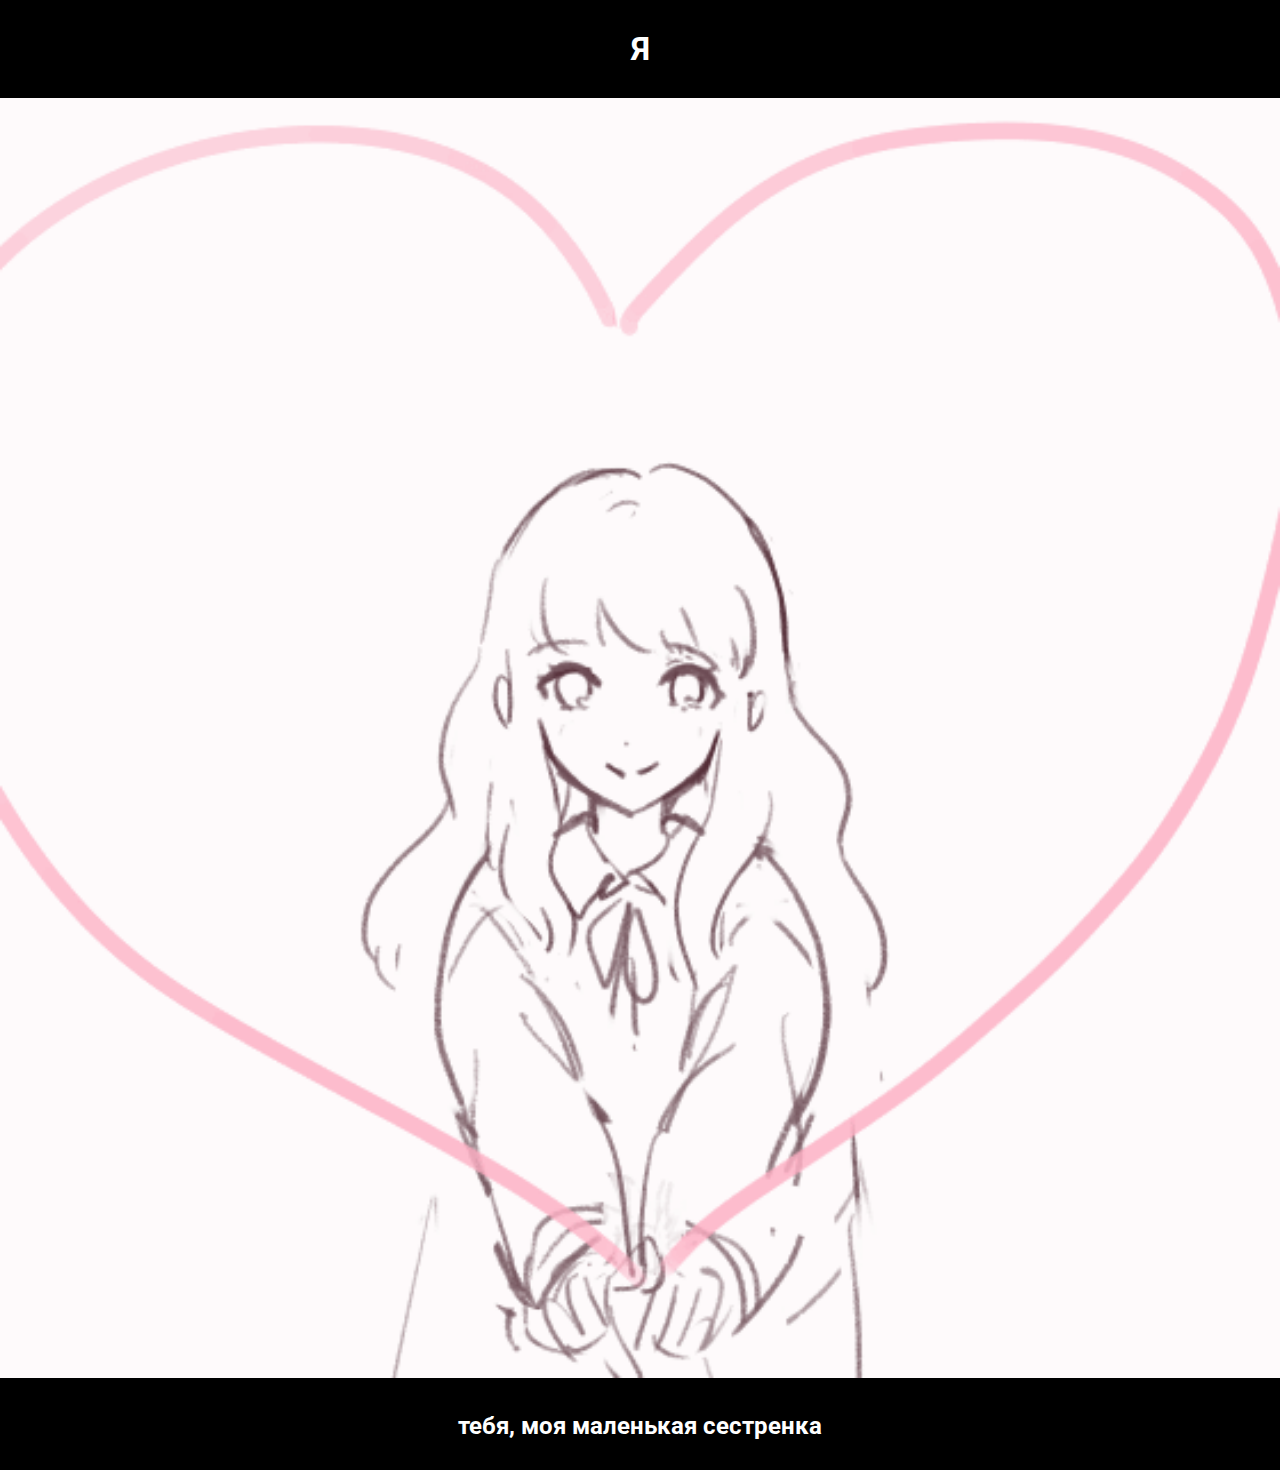
==== index.html @ 8a216842 "bl" ====
<!DOCTYPE html>
<html lang="en">
<head>
    <meta charset="UTF-8">
    <meta name="viewport" content="width= , initial-scale=1.0">
    <link rel="stylesheet" href="style.css">
    <title>Джунгарику <3</title>
</head>
<body>
    <div class="container">
        <h1>Я</h1>
        <img class="gif" src="png/269749167011201.gif" alt="">
        <h2>тебя, моя маленькая сестренка</h2>
        
    </div>
</div>
</body>
</html>
---- style.css ----
@import url('https://fonts.googleapis.com/css2?family=Roboto:wght@300&display=swap');
body {
    font-family:'Roboto' ;
    color: white;
    background-color: rgb(0, 0, 0);
}
* {
  margin: 0;
}

.container {
  padding:30px 0 ;
  text-align: center;
}

.gif {
  width: 100%;
  padding: 30px 0;
  height: auto;
}
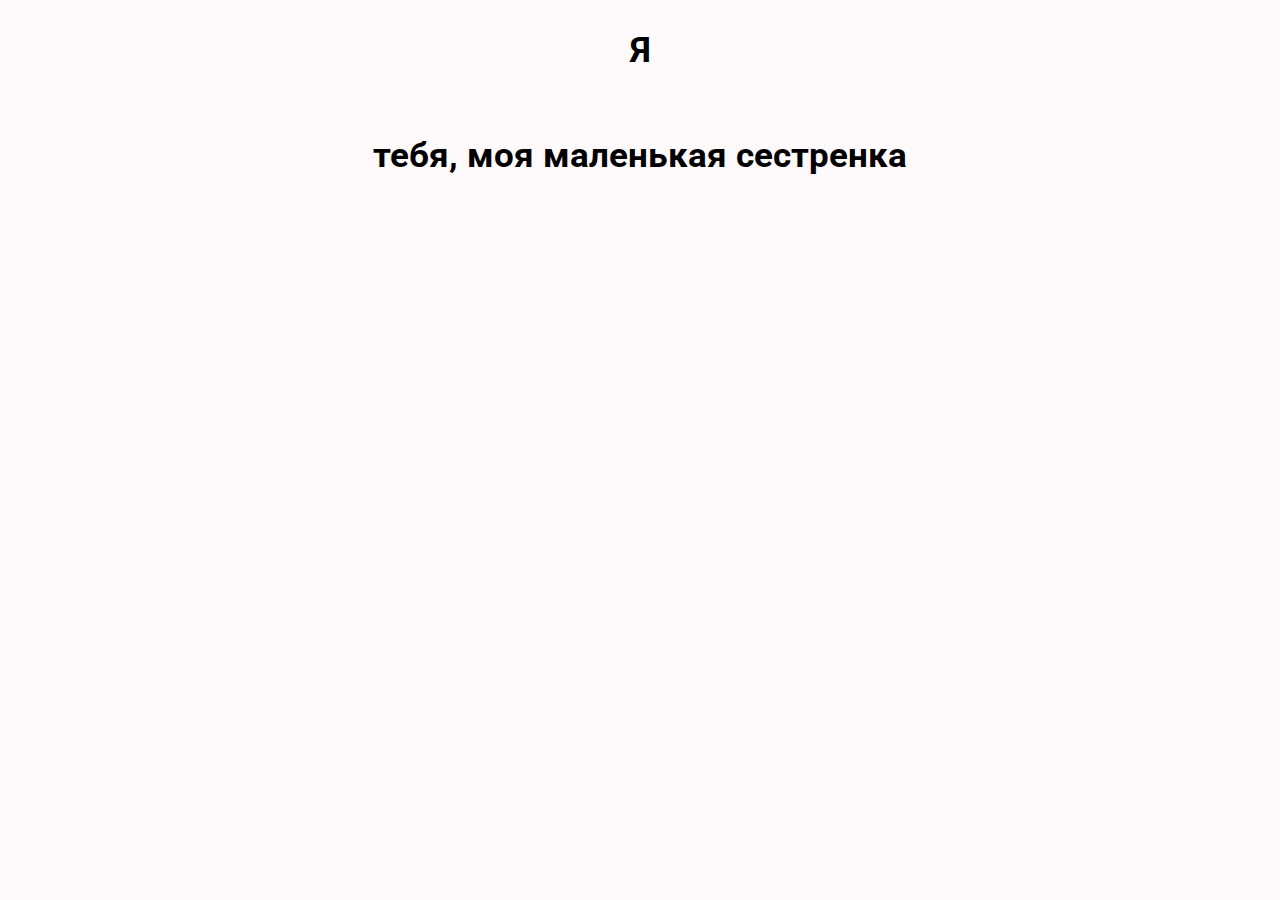
==== commit 7351ac21: "Add files via upload" ====
--- a/index.html
+++ b/index.html
@@ -1,5 +1,5 @@
 <!DOCTYPE html>
-<html lang="en">
+<html translate="no" lang="ru">
 <head>
     <meta charset="UTF-8">
     <meta name="viewport" content="width= , initial-scale=1.0">
--- a/style.css
+++ b/style.css
@@ -1,8 +1,8 @@
 @import url('https://fonts.googleapis.com/css2?family=Roboto:wght@300&display=swap');
 body {
     font-family:'Roboto' ;
-    color: white;
-    background-color: rgb(0, 0, 0);
+    
+    background-color: #fefafb;
 }
 * {
   margin: 0;
@@ -19,3 +19,10 @@
   height: auto;
 }
 
+h1 {
+  font-size: 35px;
+}
+h2 {
+  font-size: 35px;
+}
+
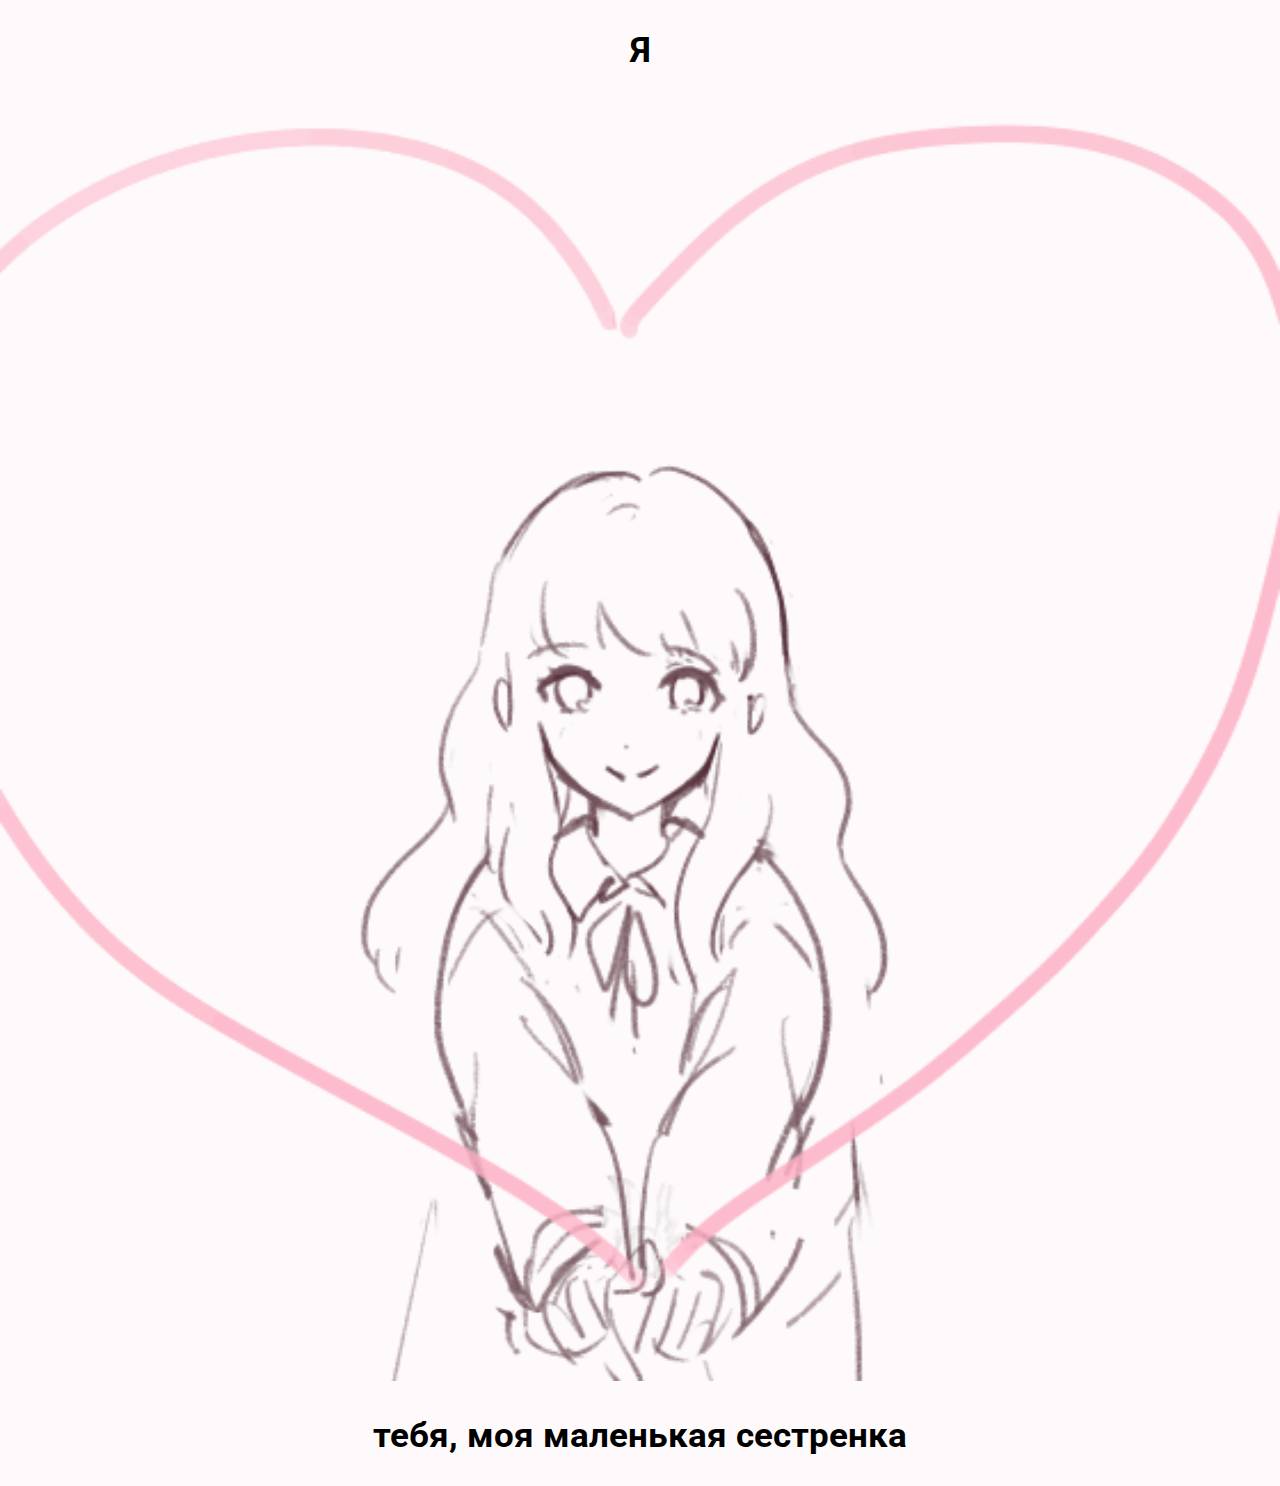
==== commit 95fd1a2f: "Update index.html" ====
--- a/index.html
+++ b/index.html
@@ -2,7 +2,7 @@
 <html translate="no" lang="ru">
 <head>
     <meta charset="UTF-8">
-    <meta name="viewport" content="width= , initial-scale=1.0">
+    <meta name="google" value="notranslate" name="viewport" content="width= , initial-scale=1.0">
     <link rel="stylesheet" href="style.css">
     <title>Джунгарику <3</title>
 </head>
@@ -15,4 +15,4 @@
     </div>
 </div>
 </body>
-</html>+</html>
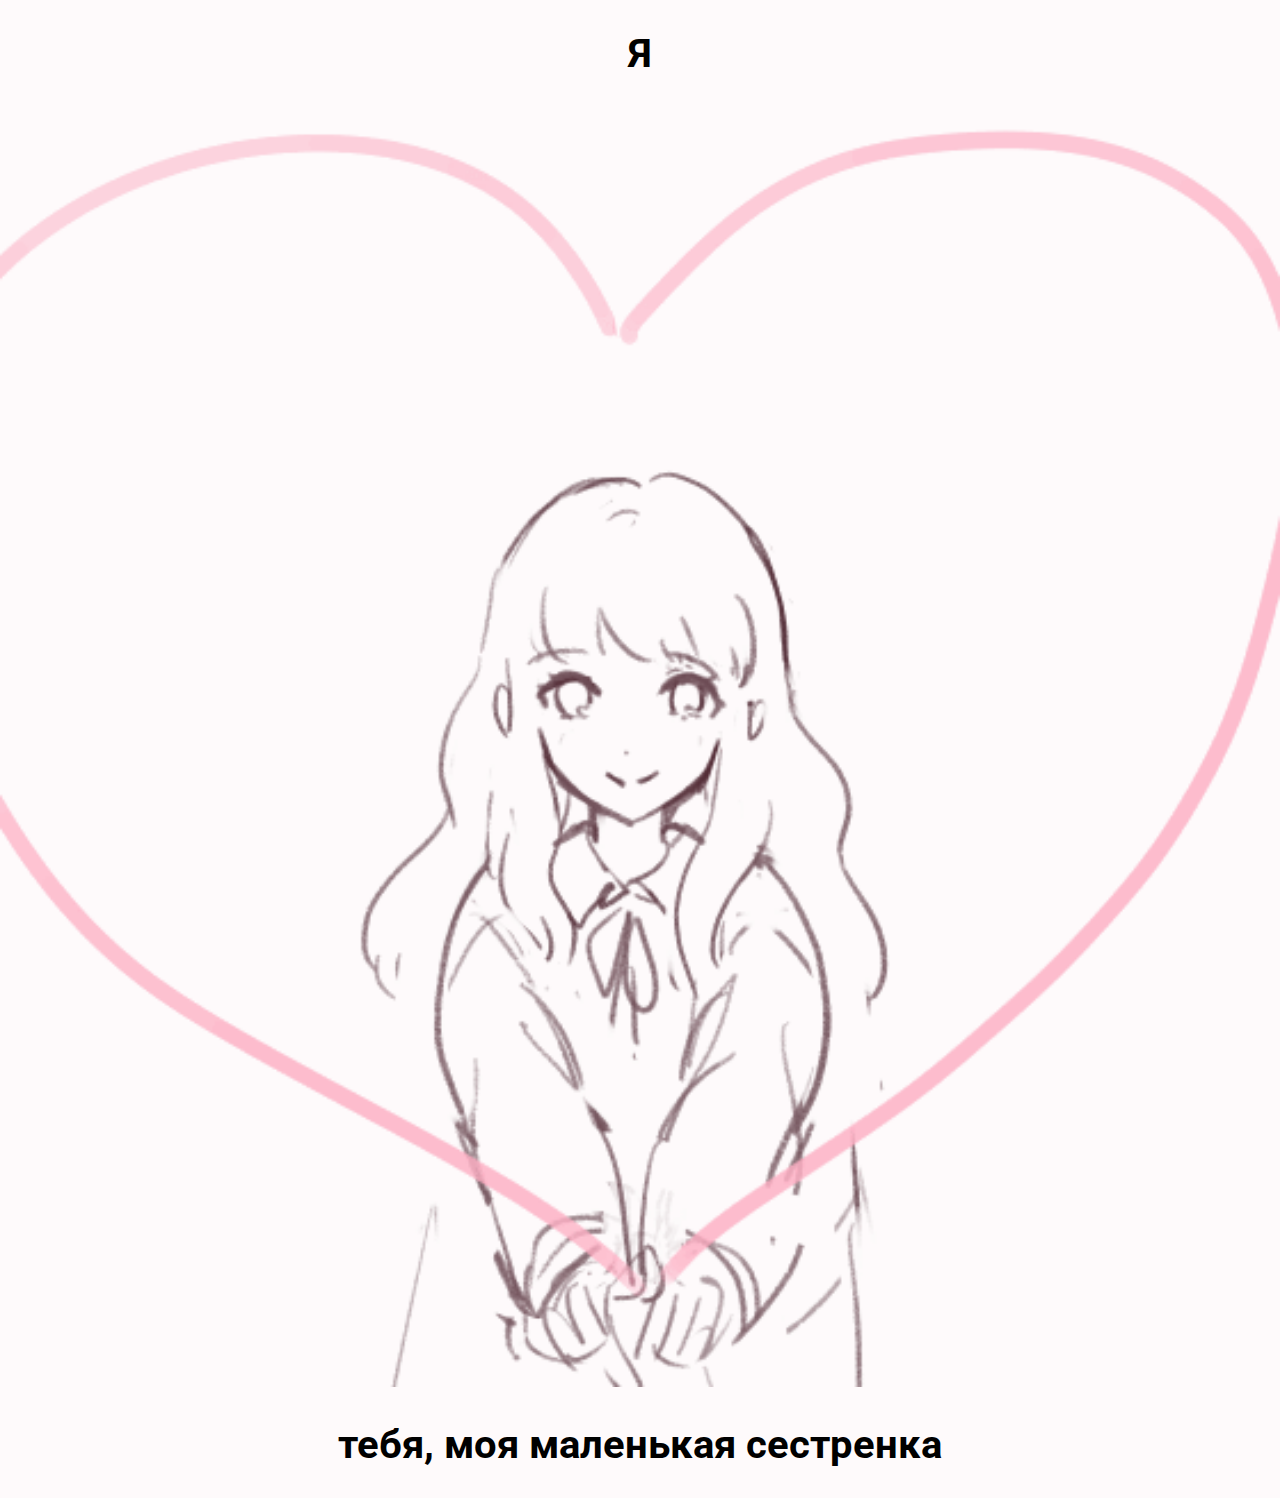
==== commit 0a50da87: "Add files via upload" ====
--- a/index.html
+++ b/index.html
@@ -2,7 +2,8 @@
 <html translate="no" lang="ru">
 <head>
     <meta charset="UTF-8">
-    <meta name="google" value="notranslate" name="viewport" content="width= , initial-scale=1.0">
+    <meta name="viewport" content="width= , initial-scale=1.0">
+    <meta name="google" value="notranslate">
     <link rel="stylesheet" href="style.css">
     <title>Джунгарику <3</title>
 </head>
@@ -15,4 +16,4 @@
     </div>
 </div>
 </body>
-</html>
+</html>--- a/style.css
+++ b/style.css
@@ -20,9 +20,9 @@
 }
 
 h1 {
-  font-size: 35px;
+  font-size: 40px;
 }
 h2 {
-  font-size: 35px;
+  font-size: 40px;
 }
 
